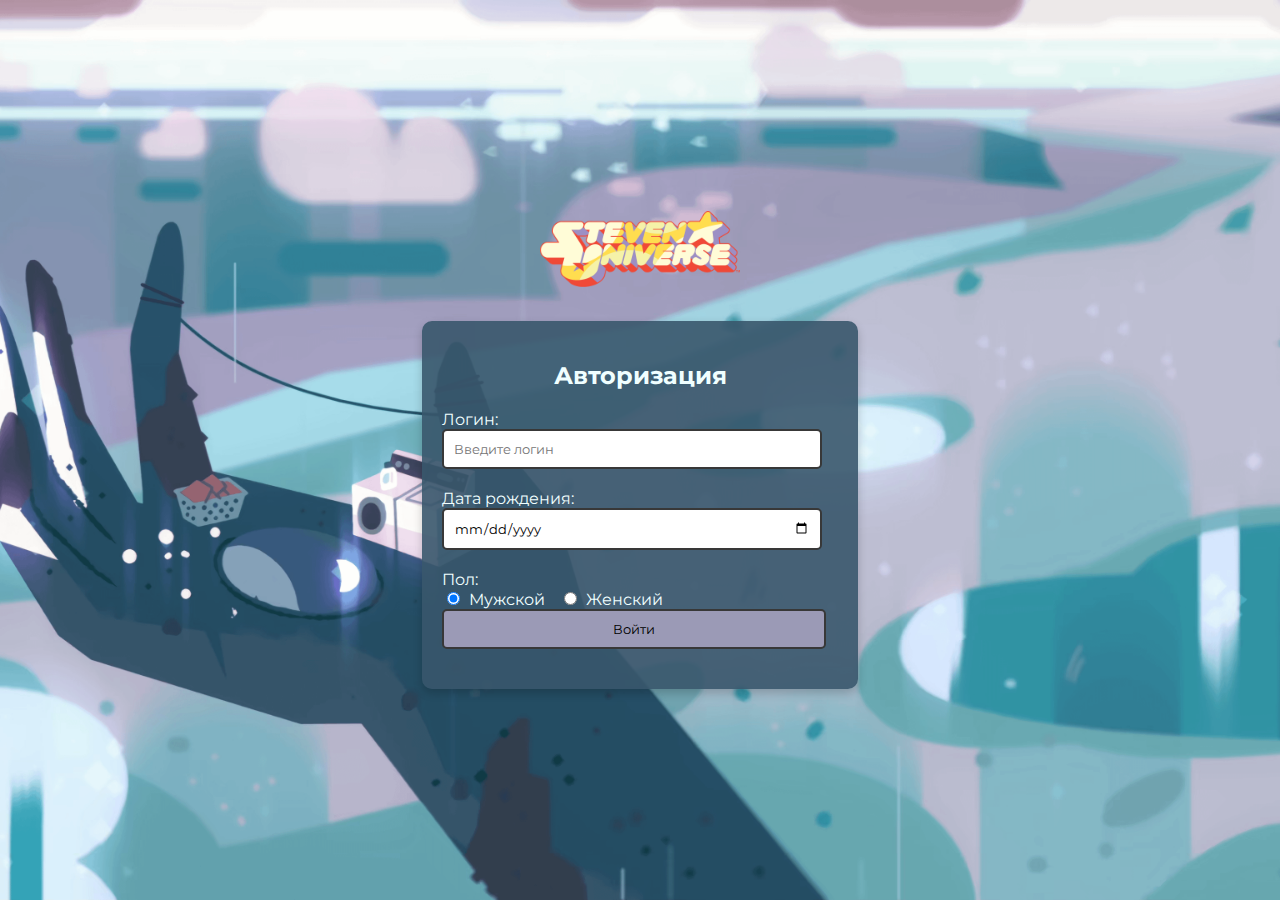
==== auth.html @ ab4455d2 "Initial commit" ====
<!DOCTYPE html>
<html lang="en">
<head>
    <meta charset="UTF-8">
    <meta name="viewport" content="width=device-width, initial-scale=1.0">
    <title>Авторизация</title>
    <link rel="stylesheet" href="styles/auth.css">
    <link href="https://fonts.googleapis.com/css2?family=Montserrat:wght@400;500;600&display=swap" rel="stylesheet">
</head>
<body class="light">
    <div id="auth_div">
        <div id="logo">
            <img src="images/logo.png" alt="Логотип" />
        </div>

        <form id="auth_form" action="index.html">
            <h2>Авторизация</h2>
            <label for="login">Логин:</label>
            <input class="text" id="login" placeholder="Введите логин" required pattern="^[а-яА-ЯёЁ0-9]{4,10}$" title="Логин должен содержать от 4 до 10 символов: только русские буквы и цифры">
            
            <label for="date">Дата рождения:</label> 
            <input class="date" id="date" placeholder="Дата рождения" type="date" min="1950-01-01" required>
            
            <label>Пол:</label>
            <div>
                <input type="radio" id="male" value="male" checked name="gender">
                <label for="male">Мужской</label>
                <input type="radio" id="female" value="female" name="gender">
                <label for="female">Женский</label>
            </div>
            
            <button type="submit">Войти</button>
        </form>
    </div>
    <script src="scripts/auth.js"></script>
</body>

</html>
---- styles/auth.css ----
body {
    color: azure;
    background-image: url('../images/bg.png');
    background-size: cover;
    background-position: center;
    background-repeat: no-repeat;
    background-attachment: fixed;
    font-family: 'Montserrat', sans-serif;
    display: flex;
    justify-content: center;
    align-items: center;
    height: 100vh;
    margin: 0;
    flex-direction: column; 
}

#auth_div {
    display: flex;
    flex-direction: column; 
    align-items: center;
}

#logo {
    text-align: center;
    margin-bottom: 30px; 
}

#logo img {
    max-width: 200px; 
    height: auto;
}

form {
    background-color: rgba(56, 86, 108, 0.9);
    padding: 20px;
    border-radius: 10px;
    width: 90%;
    max-width: 400px;
    box-shadow: 0 4px 10px rgba(0, 0, 0, 0.2);
}

#login, #date {
    cursor: pointer;
    font-family: 'Montserrat', sans-serif;
    padding: 10px;
    width: 90%;
    border-radius: 5px;
    margin-bottom: 20px;
    border: 2px solid #383838;
}

button {
    cursor: pointer;
    font-family: 'Montserrat', sans-serif;
    margin-bottom: 20px;
    padding: 10px;
    width: 97%;
    border-radius: 5px;
    border: 2px solid #383838;
    background-color: rgba(155, 154, 182);
    transition: background-color 0.3s ease, transform 0.3s ease;
}

button:hover {
    transform: scale(1.05);
    background-color: rgba(179, 148, 165);
    color: white;
}

h2 {
    text-align: center;
    font-size: 24px;
    margin-bottom: 20px;
}

div input[type="radio"] {
    margin-right: 5px;
}

div label {
    margin-right: 10px;
}

@media (max-width: 600px) {
    form {
        width: 90%;
    }
}
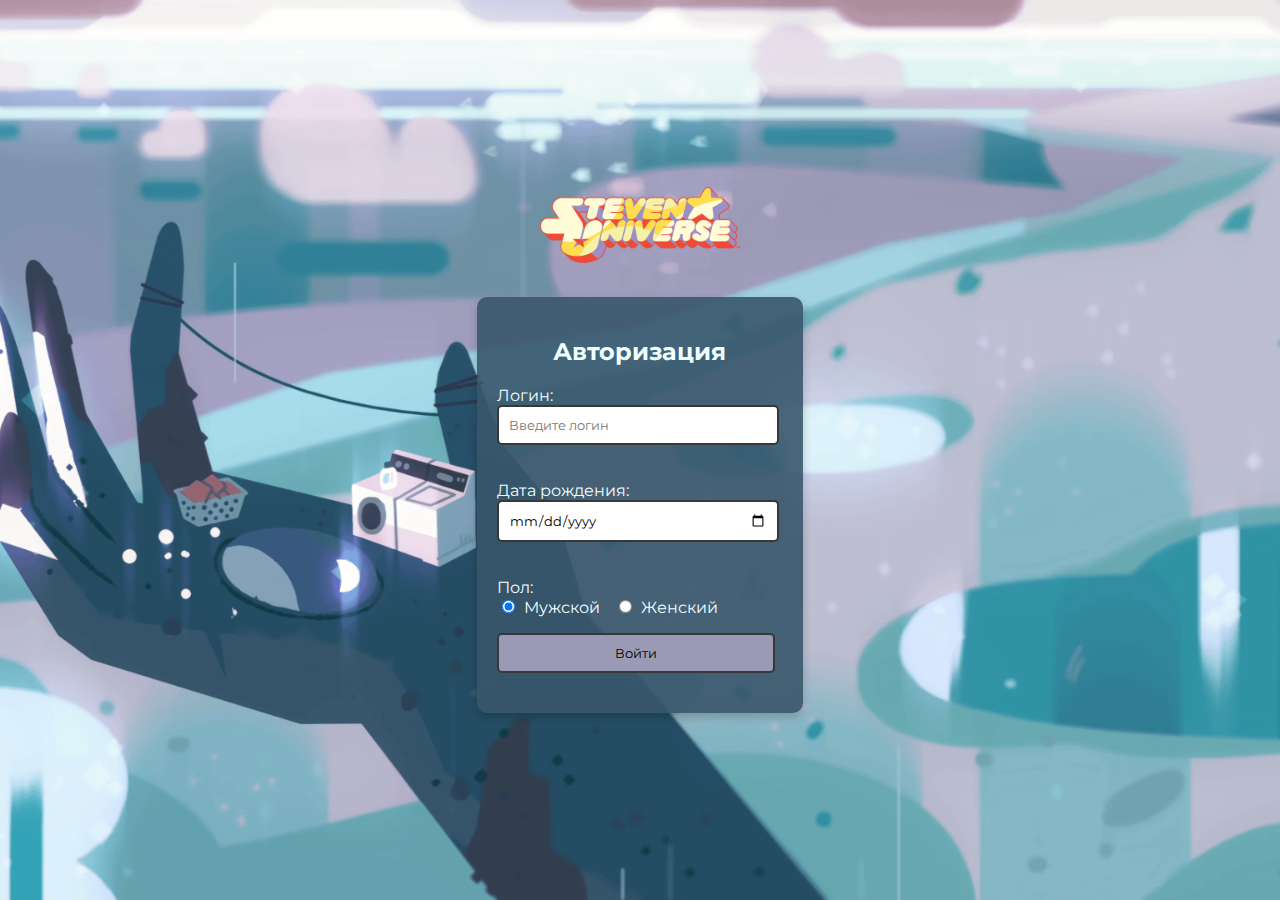
==== commit 369104ba: "Update auth.html" ====
--- a/auth.html
+++ b/auth.html
@@ -15,11 +15,14 @@
 
         <form id="auth_form" action="index.html">
             <h2>Авторизация</h2>
+
             <label for="login">Логин:</label>
-            <input class="text" id="login" placeholder="Введите логин" required pattern="^[а-яА-ЯёЁ0-9]{4,10}$" title="Логин должен содержать от 4 до 10 символов: только русские буквы и цифры">
+            <input class="text" id="login" placeholder="Введите логин">
+            <p id="login-error" class="error-message"></p> 
             
             <label for="date">Дата рождения:</label> 
-            <input class="date" id="date" placeholder="Дата рождения" type="date" min="1950-01-01" required>
+            <input class="date" id="date" placeholder="Дата рождения" type="date">
+            <p id="date-error" class="error-message"></p> 
             
             <label>Пол:</label>
             <div>
@@ -28,11 +31,11 @@
                 <input type="radio" id="female" value="female" name="gender">
                 <label for="female">Женский</label>
             </div>
+            <p id="gender-error" class="error-message"></p> 
             
             <button type="submit">Войти</button>
         </form>
     </div>
     <script src="scripts/auth.js"></script>
 </body>
-
-</html>+</html>
